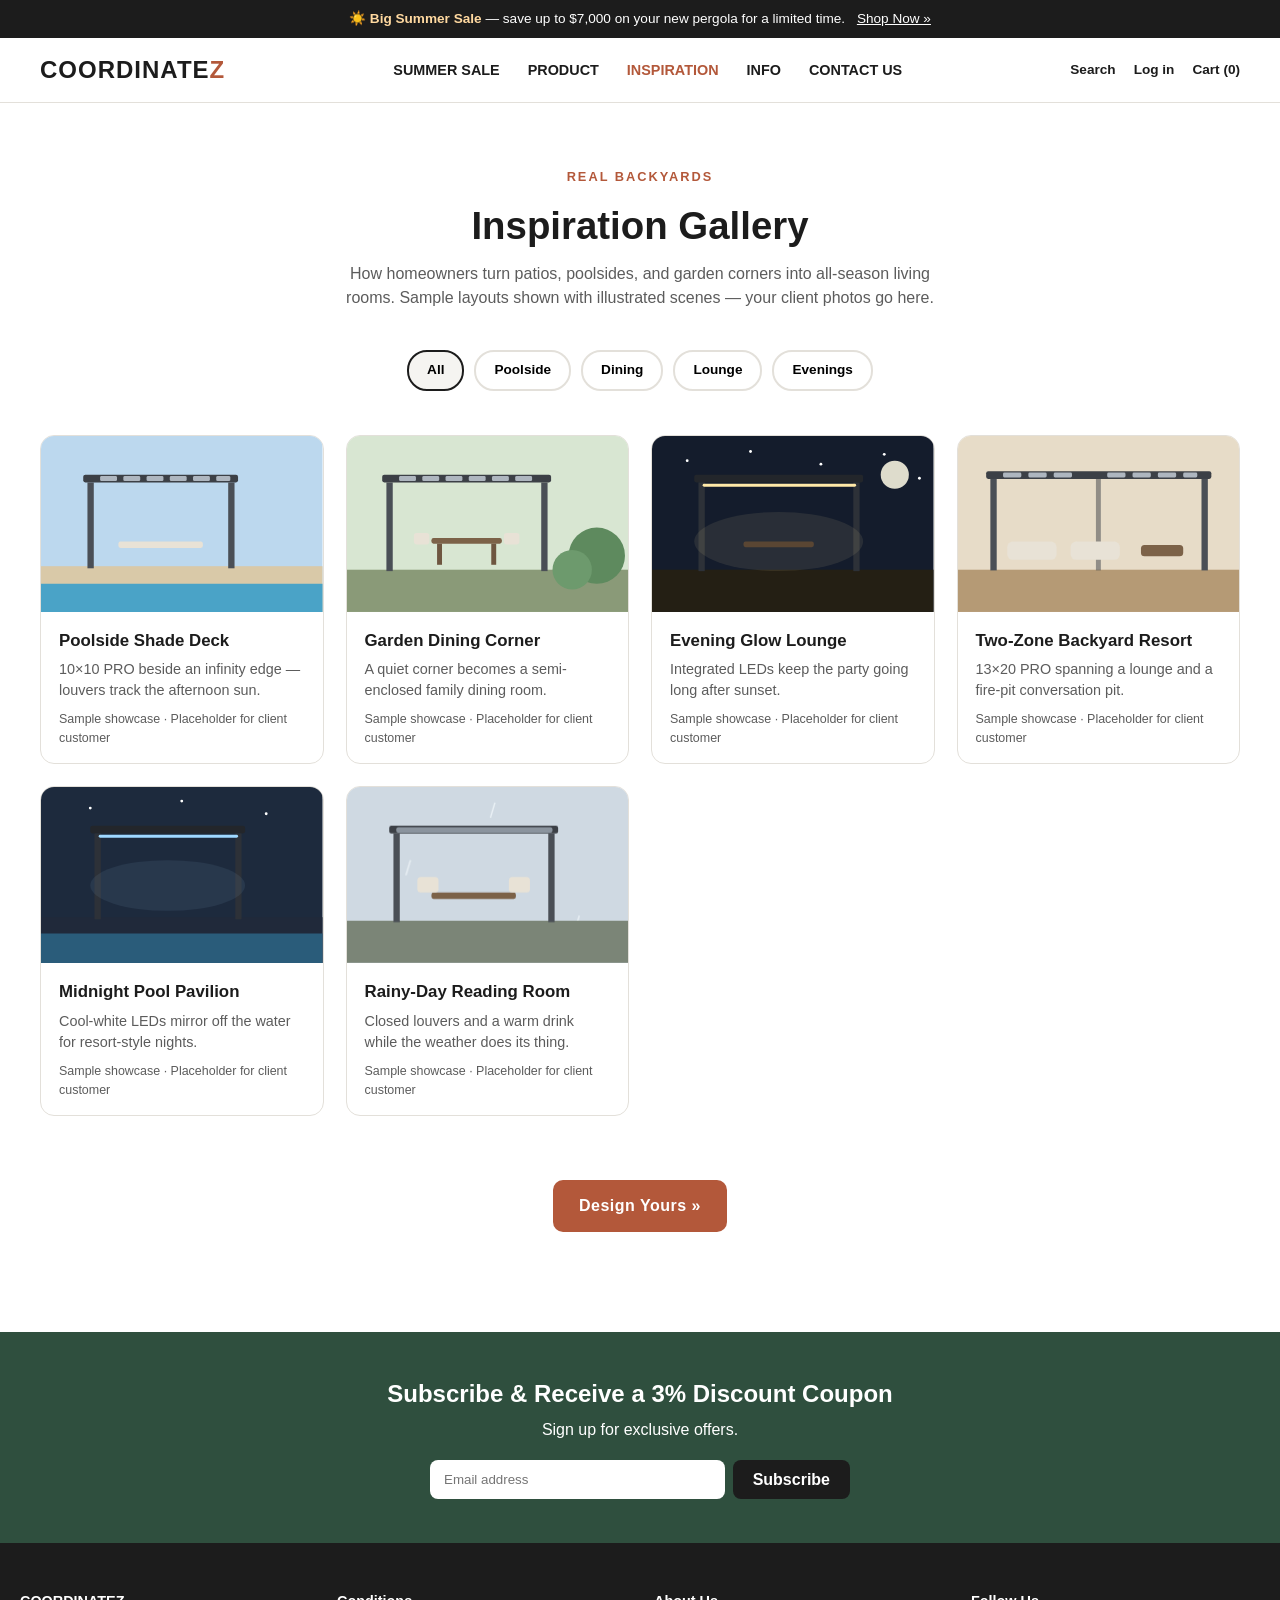
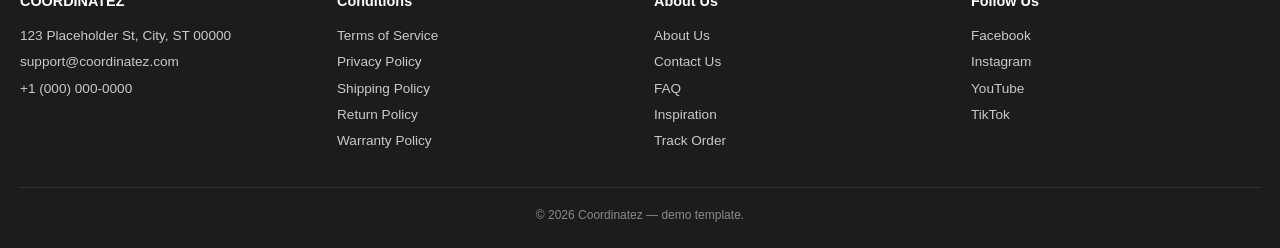
==== inspiration.html @ da8c7a82 "Add files via upload" ====
<!DOCTYPE html>
<html lang="en">
<head>
<meta charset="UTF-8"><meta name="viewport" content="width=device-width, initial-scale=1">
<title>Inspiration & Showrooms | Coordinatez Pergolas</title>
<link rel="stylesheet" href="shared.css">
<style>
.who{font-size:.78rem;color:var(--gray);margin-top:8px}
.filter{display:flex;gap:10px;justify-content:center;flex-wrap:wrap;padding:0 20px 24px}
.filter button{border:2px solid var(--border);background:#fff;border-radius:20px;padding:8px 18px;font-size:.85rem;font-weight:600;transition:all .2s}
.filter button.on,.filter button:hover{border-color:var(--dark);background:var(--light)}
</style>
</head>
<body>
<div class="announce">☀️ <b>Big Summer Sale</b> — save up to $7,000 on your new pergola for a limited time. <a href="sale.html">Shop Now »</a></div>
<header><div class="header-inner">
  <div class="logo"><a href="index.html">COORDINATE<span>Z</span></a></div>
  <nav><ul>
    <li><a href="sale.html">SUMMER SALE</a></li><li><a href="index.html">PRODUCT</a></li>
    <li><a class="on" href="inspiration.html">INSPIRATION</a></li><li><a href="info.html">INFO</a></li><li><a href="contact.html">CONTACT US</a></li>
  </ul></nav>
  <div class="header-icons"><a href="#">Search</a><a href="#">Log in</a><a href="#">Cart (0)</a></div>
</div></header>

<div class="page-hero reveal">
  <div class="eyebrow">Real Backyards</div>
  <h1>Inspiration Gallery</h1>
  <p>How homeowners turn patios, poolsides, and garden corners into all-season living rooms. Sample layouts shown with illustrated scenes — your client photos go here.</p>
</div>

<div class="filter reveal">
  <button class="on" data-f="all">All</button><button data-f="pool">Poolside</button>
  <button data-f="dining">Dining</button><button data-f="lounge">Lounge</button><button data-f="night">Evenings</button>
</div>

<div class="grid" id="grid">
  <div class="card reveal" data-c="pool"><div class="c-img">
    <svg viewBox="0 0 400 250" width="100%" xmlns="http://www.w3.org/2000/svg" preserveAspectRatio="xMidYMid slice"><rect width="400" height="250" fill="#bcd8ee"/><rect x="0" y="185" width="400" height="65" fill="#d9c9a8"/><path d="M0 210 h400 v40 h-400z" fill="#4aa3c7"><animate attributeName="opacity" values="1;.85;1" dur="3s" repeatCount="indefinite"/></path><rect x="60" y="55" width="220" height="11" rx="3" fill="#3c4046"/><rect x="66" y="66" width="9" height="122" fill="#4a4f56"/><rect x="266" y="66" width="9" height="122" fill="#4a4f56"/><g fill="#aeb6bf"><rect class="louver" x="84" y="57" width="24" height="7" rx="2"/><rect class="louver" x="117" y="57" width="24" height="7" rx="2" style="animation-delay:.2s"/><rect class="louver" x="150" y="57" width="24" height="7" rx="2" style="animation-delay:.4s"/><rect class="louver" x="183" y="57" width="24" height="7" rx="2" style="animation-delay:.6s"/><rect class="louver" x="216" y="57" width="24" height="7" rx="2" style="animation-delay:.8s"/><rect class="louver" x="249" y="57" width="20" height="7" rx="2" style="animation-delay:1s"/></g><rect x="110" y="150" width="120" height="9" rx="3" fill="#e8e2d6"/></svg>
  </div><div class="c-body"><h3>Poolside Shade Deck</h3><p>10×10 PRO beside an infinity edge — louvers track the afternoon sun.</p><div class="who">Sample showcase · Placeholder for client customer</div></div></div>

  <div class="card reveal" data-c="dining"><div class="c-img">
    <svg viewBox="0 0 400 250" width="100%" xmlns="http://www.w3.org/2000/svg" preserveAspectRatio="xMidYMid slice"><rect width="400" height="250" fill="#d8e6d2"/><rect x="0" y="190" width="400" height="60" fill="#8a9a78"/><circle cx="355" cy="170" r="40" fill="#5e8a5e"/><circle cx="320" cy="190" r="28" fill="#6d9a6d"/><rect x="50" y="55" width="240" height="11" rx="3" fill="#3c4046"/><rect x="56" y="66" width="9" height="126" fill="#4a4f56"/><rect x="276" y="66" width="9" height="126" fill="#4a4f56"/><g fill="#aeb6bf"><rect class="louver" x="74" y="57" width="24" height="7" rx="2"/><rect class="louver" x="107" y="57" width="24" height="7" rx="2" style="animation-delay:.25s"/><rect class="louver" x="140" y="57" width="24" height="7" rx="2" style="animation-delay:.5s"/><rect class="louver" x="173" y="57" width="24" height="7" rx="2" style="animation-delay:.75s"/><rect class="louver" x="206" y="57" width="24" height="7" rx="2" style="animation-delay:1s"/><rect class="louver" x="239" y="57" width="24" height="7" rx="2" style="animation-delay:1.25s"/></g><rect x="120" y="145" width="100" height="8" rx="3" fill="#7c6248"/><rect x="128" y="153" width="7" height="30" fill="#6e5640"/><rect x="205" y="153" width="7" height="30" fill="#6e5640"/><rect x="95" y="138" width="22" height="16" rx="4" fill="#e8e2d6"/><rect x="223" y="138" width="22" height="16" rx="4" fill="#e8e2d6"/></svg>
  </div><div class="c-body"><h3>Garden Dining Corner</h3><p>A quiet corner becomes a semi-enclosed family dining room.</p><div class="who">Sample showcase · Placeholder for client customer</div></div></div>

  <div class="card reveal" data-c="night"><div class="c-img">
    <svg viewBox="0 0 400 250" width="100%" xmlns="http://www.w3.org/2000/svg" preserveAspectRatio="xMidYMid slice"><rect width="400" height="250" fill="#141c2c"/><g fill="#fff"><circle class="star" cx="50" cy="35" r="2"/><circle class="star" cx="140" cy="22" r="2" style="animation-delay:.4s"/><circle class="star" cx="240" cy="40" r="2" style="animation-delay:.8s"/><circle class="star" cx="330" cy="26" r="2" style="animation-delay:1.2s"/><circle class="star" cx="380" cy="60" r="2" style="animation-delay:1.6s"/></g><circle cx="345" cy="55" r="20" fill="#f4f1de" opacity=".9"/><rect x="0" y="190" width="400" height="60" fill="#241f14"/><rect x="60" y="55" width="240" height="11" rx="3" fill="#23262b"/><rect x="66" y="66" width="9" height="126" fill="#2d3138"/><rect x="286" y="66" width="9" height="126" fill="#2d3138"/><rect class="ledbar" x="72" y="68" width="218" height="4" rx="2" fill="#ffe9a8"/><ellipse cx="180" cy="150" rx="120" ry="42" fill="#ffe9a8" opacity=".09"/><rect x="130" y="150" width="100" height="8" rx="3" fill="#5a4633"/></svg>
  </div><div class="c-body"><h3>Evening Glow Lounge</h3><p>Integrated LEDs keep the party going long after sunset.</p><div class="who">Sample showcase · Placeholder for client customer</div></div></div>

  <div class="card reveal" data-c="lounge"><div class="c-img">
    <svg viewBox="0 0 400 250" width="100%" xmlns="http://www.w3.org/2000/svg" preserveAspectRatio="xMidYMid slice"><rect width="400" height="250" fill="#e7dcc8"/><rect x="0" y="190" width="400" height="60" fill="#b59a75"/><rect x="40" y="50" width="320" height="11" rx="3" fill="#3c4046"/><rect x="46" y="61" width="9" height="130" fill="#4a4f56"/><rect x="346" y="61" width="9" height="130" fill="#4a4f56"/><rect x="196" y="61" width="7" height="130" fill="#3c4046" opacity=".5"/><g fill="#aeb6bf"><rect class="louver" x="64" y="52" width="26" height="7" rx="2"/><rect class="louver" x="100" y="52" width="26" height="7" rx="2" style="animation-delay:.2s"/><rect class="louver" x="136" y="52" width="26" height="7" rx="2" style="animation-delay:.4s"/><rect class="louver" x="212" y="52" width="26" height="7" rx="2" style="animation-delay:.6s"/><rect class="louver" x="248" y="52" width="26" height="7" rx="2" style="animation-delay:.8s"/><rect class="louver" x="284" y="52" width="26" height="7" rx="2" style="animation-delay:1s"/><rect class="louver" x="320" y="52" width="20" height="7" rx="2" style="animation-delay:1.2s"/></g><rect x="70" y="150" width="70" height="26" rx="8" fill="#e8e2d6"/><rect x="160" y="150" width="70" height="26" rx="8" fill="#e8e2d6"/><rect x="260" y="155" width="60" height="16" rx="5" fill="#7c6248"/></svg>
  </div><div class="c-body"><h3>Two-Zone Backyard Resort</h3><p>13×20 PRO spanning a lounge and a fire-pit conversation pit.</p><div class="who">Sample showcase · Placeholder for client customer</div></div></div>

  <div class="card reveal" data-c="pool night"><div class="c-img">
    <svg viewBox="0 0 400 250" width="100%" xmlns="http://www.w3.org/2000/svg" preserveAspectRatio="xMidYMid slice"><rect width="400" height="250" fill="#1d2a3d"/><g fill="#fff"><circle class="star" cx="70" cy="30" r="2"/><circle class="star" cx="200" cy="20" r="2" style="animation-delay:.7s"/><circle class="star" cx="320" cy="38" r="2" style="animation-delay:1.4s"/></g><rect x="0" y="185" width="400" height="65" fill="#20293a"/><path d="M0 208 h400 v42 h-400z" fill="#2b5f7e"><animate attributeName="opacity" values="1;.8;1" dur="3.4s" repeatCount="indefinite"/></path><rect x="70" y="55" width="220" height="11" rx="3" fill="#23262b"/><rect x="76" y="66" width="9" height="122" fill="#2d3138"/><rect x="276" y="66" width="9" height="122" fill="#2d3138"/><rect class="ledbar" x="82" y="68" width="198" height="4" rx="2" fill="#9fd8ff"/><ellipse cx="180" cy="140" rx="110" ry="36" fill="#9fd8ff" opacity=".08"/></svg>
  </div><div class="c-body"><h3>Midnight Pool Pavilion</h3><p>Cool-white LEDs mirror off the water for resort-style nights.</p><div class="who">Sample showcase · Placeholder for client customer</div></div></div>

  <div class="card reveal" data-c="dining lounge"><div class="c-img">
    <svg viewBox="0 0 400 250" width="100%" xmlns="http://www.w3.org/2000/svg" preserveAspectRatio="xMidYMid slice"><rect width="400" height="250" fill="#cfd9e2"/><g stroke="#eef4f8" stroke-width="2" stroke-linecap="round" opacity=".9"><line x1="90" y1="10" x2="84" y2="30"><animateTransform attributeName="transform" type="translate" values="0,-30;0,200" dur="1.2s" repeatCount="indefinite"/></line><line x1="210" y1="5" x2="204" y2="25"><animateTransform attributeName="transform" type="translate" values="0,-30;0,200" dur="1.2s" begin=".4s" repeatCount="indefinite"/></line><line x1="330" y1="12" x2="324" y2="32"><animateTransform attributeName="transform" type="translate" values="0,-30;0,200" dur="1.2s" begin=".8s" repeatCount="indefinite"/></line></g><rect x="0" y="190" width="400" height="60" fill="#7b8577"/><rect x="60" y="55" width="240" height="11" rx="3" fill="#3c4046"/><rect x="66" y="66" width="9" height="126" fill="#4a4f56"/><rect x="286" y="66" width="9" height="126" fill="#4a4f56"/><rect x="70" y="57" width="222" height="8" rx="3" fill="#8b949e"/><rect x="120" y="150" width="120" height="9" rx="3" fill="#7c6248"/><rect x="100" y="128" width="30" height="22" rx="5" fill="#e8e2d6"/><rect x="230" y="128" width="30" height="22" rx="5" fill="#e8e2d6"/></svg>
  </div><div class="c-body"><h3>Rainy-Day Reading Room</h3><p>Closed louvers and a warm drink while the weather does its thing.</p><div class="who">Sample showcase · Placeholder for client customer</div></div></div>
</div>

<div style="text-align:center;padding:44px 20px" class="reveal">
  <a class="cta" href="index.html">Design Yours »</a>
</div>

<div class="newsletter"><h2>Subscribe & Receive a 3% Discount Coupon</h2><p>Sign up for exclusive offers.</p>
<form onsubmit="event.preventDefault();alert('Demo only — connect an email platform in production.')"><input type="email" placeholder="Email address" required><button>Subscribe</button></form></div>

<footer>
  <div class="foot-grid">
    <div><h4>COORDINATEZ</h4><ul><li>123 Placeholder St, City, ST 00000</li><li>support@coordinatez.com</li><li>+1 (000) 000-0000</li></ul></div>
    <div><h4>Conditions</h4><ul><li><a href="info.html#policies">Terms of Service</a></li><li><a href="info.html#policies">Privacy Policy</a></li><li><a href="info.html#policies">Shipping Policy</a></li><li><a href="info.html#policies">Return Policy</a></li><li><a href="info.html#policies">Warranty Policy</a></li></ul></div>
    <div><h4>About Us</h4><ul><li><a href="info.html">About Us</a></li><li><a href="contact.html">Contact Us</a></li><li><a href="info.html#faq">FAQ</a></li><li><a href="inspiration.html">Inspiration</a></li><li><a href="contact.html">Track Order</a></li></ul></div>
    <div><h4>Follow Us</h4><ul><li><a href="#">Facebook</a></li><li><a href="#">Instagram</a></li><li><a href="#">YouTube</a></li><li><a href="#">TikTok</a></li></ul></div>
  </div>
  <div class="copy">© 2026 Coordinatez — demo template.</div>
</footer>

<script>
const io=new IntersectionObserver(es=>es.forEach(e=>{if(e.isIntersecting){e.target.classList.add('visible');io.unobserve(e.target)}}),{threshold:.12});
document.querySelectorAll('.reveal').forEach(el=>io.observe(el));
document.querySelectorAll('.filter button').forEach(b=>b.addEventListener('click',()=>{
  document.querySelectorAll('.filter button').forEach(x=>x.classList.remove('on'));b.classList.add('on');
  const f=b.dataset.f;
  document.querySelectorAll('#grid .card').forEach(c=>{
    c.style.display=(f==='all'||c.dataset.c.includes(f))?'':'none';
  });
}));
</script>
</body>
</html>
---- shared.css ----
:root{--dark:#1c1c1c;--gray:#5c5c5c;--light:#f5f4f1;--accent:#b3583a;--accent2:#2f4f3e;--border:#e3e0da;--sale:#c0392b;--green:#2e7d32;font-size:16px}
*{box-sizing:border-box;margin:0;padding:0}
body{font-family:'Segoe UI',Helvetica,Arial,sans-serif;color:var(--dark);background:#fff;line-height:1.5}
img{max-width:100%;display:block}a{color:inherit;text-decoration:none}button{font:inherit;cursor:pointer}
.container{max-width:1240px;margin:0 auto;padding:0 20px}
.announce{background:var(--dark);color:#fff;text-align:center;font-size:.85rem;padding:9px 12px}
.announce b{color:#ffd9a0}.announce a{text-decoration:underline;margin-left:8px}
header{border-bottom:1px solid var(--border);position:sticky;top:0;background:#fff;z-index:50}
.header-inner{display:flex;align-items:center;justify-content:space-between;padding:14px 20px;max-width:1240px;margin:0 auto}
.logo{font-size:1.5rem;font-weight:800;letter-spacing:1px}.logo span{color:var(--accent)}
nav ul{display:flex;gap:28px;list-style:none;font-size:.9rem;font-weight:600}
nav a:hover{color:var(--accent)}nav a.on{color:var(--accent)}
.header-icons{display:flex;gap:18px;font-size:.85rem;font-weight:600}
@media(max-width:900px){nav{display:none}}
.page-hero{text-align:center;padding:64px 20px 40px}
.page-hero .eyebrow{color:var(--accent);font-weight:700;font-size:.8rem;text-transform:uppercase;letter-spacing:2px}
.page-hero h1{font-size:2.4rem;margin:10px 0 8px}
.page-hero p{color:var(--gray);max-width:620px;margin:0 auto}
.reveal{opacity:0;transform:translateY(36px);transition:opacity .8s ease,transform .8s ease}
.reveal.visible{opacity:1;transform:none}
.grid{display:grid;grid-template-columns:repeat(auto-fit,minmax(280px,1fr));gap:22px;max-width:1240px;margin:0 auto;padding:20px}
.card{border:1px solid var(--border);border-radius:14px;overflow:hidden;background:#fff;transition:transform .25s ease,box-shadow .25s ease}
.card:hover{transform:translateY(-6px);box-shadow:0 14px 30px rgba(0,0,0,.12)}
.card .c-img{aspect-ratio:16/10;display:flex;align-items:center;justify-content:center;color:#fff;font-weight:700;overflow:hidden;position:relative}
.card .c-body{padding:16px 18px;font-size:.9rem}
.card .c-body h3{margin-bottom:6px}.card .c-body p{color:var(--gray)}
.ph1{background:linear-gradient(135deg,#7a8b99,#4a5d6e,#7a8b99);background-size:300% 300%;animation:shift 9s ease infinite}
.ph2{background:linear-gradient(135deg,#9c8b76,#6e5d48,#9c8b76);background-size:300% 300%;animation:shift 10s ease infinite}
.ph3{background:linear-gradient(135deg,#748c74,#3e5a44,#748c74);background-size:300% 300%;animation:shift 11s ease infinite}
.ph4{background:linear-gradient(135deg,#8898ac,#5c6e88,#8898ac);background-size:300% 300%;animation:shift 12s ease infinite}
.ph5{background:linear-gradient(135deg,#a58a6d,#7c6248,#a58a6d);background-size:300% 300%;animation:shift 9.5s ease infinite}
.ph6{background:linear-gradient(135deg,#6d7b8a,#39434e,#6d7b8a);background-size:300% 300%;animation:shift 10.5s ease infinite}
@keyframes shift{0%{background-position:0% 50%}50%{background-position:100% 50%}100%{background-position:0% 50%}}
.cta{background:var(--accent);color:#fff;border:0;border-radius:10px;padding:14px 26px;font-size:1rem;font-weight:800;letter-spacing:.5px;display:inline-block;transition:transform .2s,filter .2s}
.cta:hover{transform:translateY(-2px);filter:brightness(.93)}
.newsletter{background:var(--accent2);color:#fff;text-align:center;padding:44px 20px;margin-top:56px}
.newsletter h2{margin-bottom:6px}
.newsletter form{display:flex;gap:8px;max-width:420px;margin:18px auto 0}
.newsletter input{flex:1;border:0;border-radius:8px;padding:12px 14px}
.newsletter button{background:var(--dark);color:#fff;border:0;border-radius:8px;padding:0 20px;font-weight:700}
footer{background:var(--dark);color:#c9c9c9;padding:48px 20px 24px;font-size:.85rem}
.foot-grid{display:grid;grid-template-columns:repeat(auto-fit,minmax(180px,1fr));gap:28px;max-width:1240px;margin:0 auto 32px}
.foot-grid h4{color:#fff;margin-bottom:10px;font-size:.9rem}
.foot-grid li{list-style:none;padding:3px 0}.foot-grid a:hover{color:#fff}
.copy{text-align:center;border-top:1px solid #333;padding-top:18px;font-size:.75rem;color:#8a8a8a}
.star{animation:twinkle 2.6s ease-in-out infinite}
@keyframes twinkle{0%,100%{opacity:.25}50%{opacity:1}}
.louver{transform-origin:center;animation:tilt 6s ease-in-out infinite}
@keyframes tilt{0%,15%{transform:rotate(0deg)}45%,60%{transform:rotate(58deg)}90%,100%{transform:rotate(0deg)}}
.cloud{animation:drift 22s linear infinite}
@keyframes drift{from{transform:translateX(-180px)}to{transform:translateX(980px)}}
.ledbar{animation:glow 3s ease-in-out infinite}
@keyframes glow{0%,100%{opacity:.35}50%{opacity:1}}
@media(prefers-reduced-motion:reduce){*{animation-duration:.01ms!important;transition-duration:.01ms!important}}
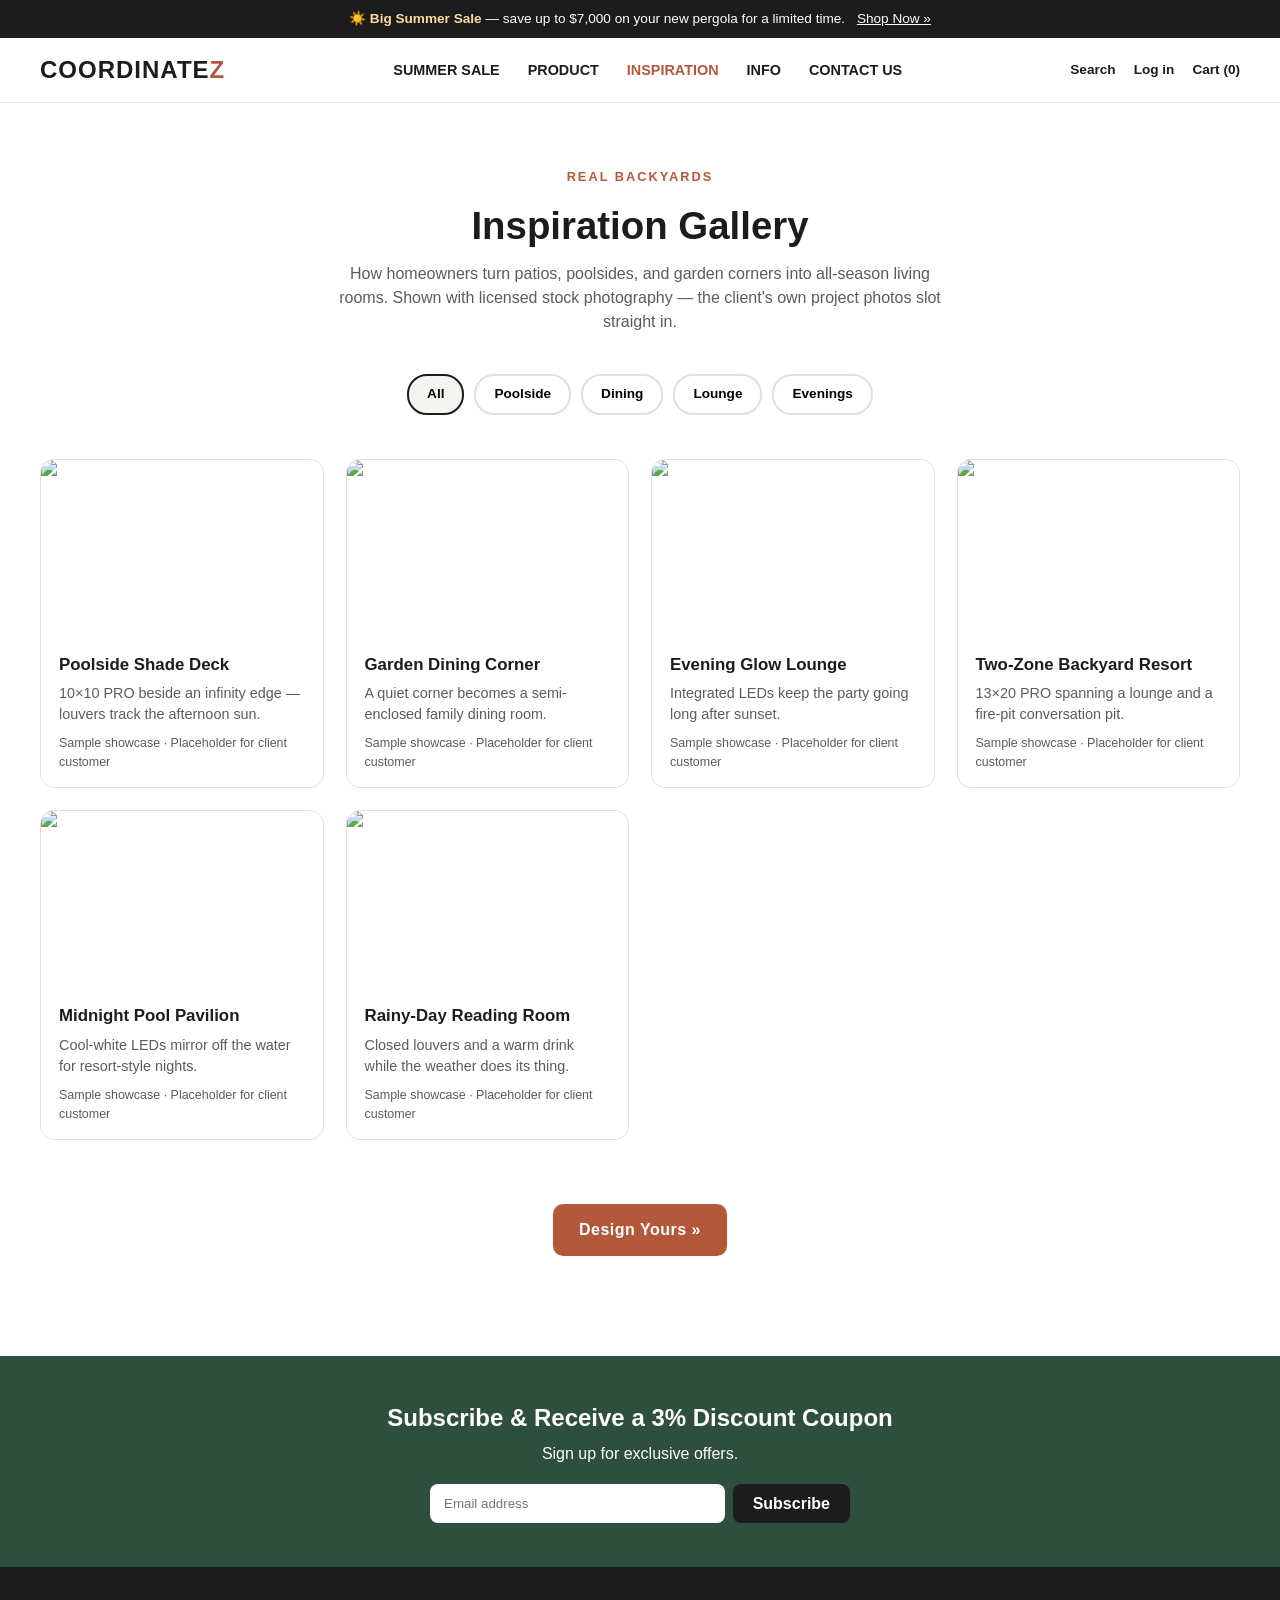
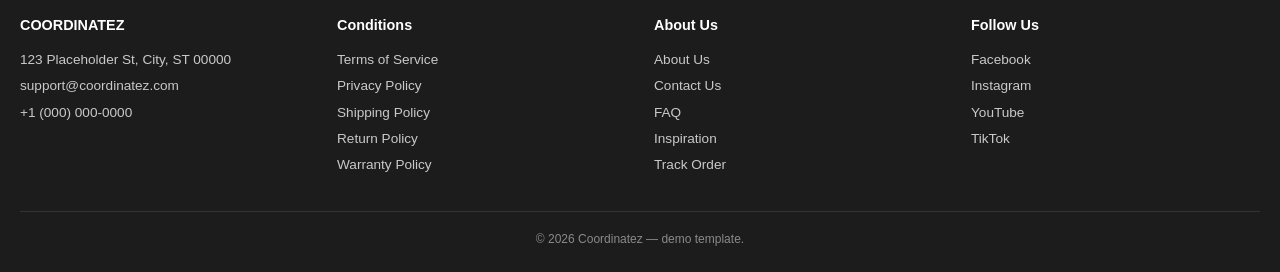
==== commit 93b43e42: "Add files via upload" ====
--- a/inspiration.html
+++ b/inspiration.html
@@ -25,7 +25,7 @@
 <div class="page-hero reveal">
   <div class="eyebrow">Real Backyards</div>
   <h1>Inspiration Gallery</h1>
-  <p>How homeowners turn patios, poolsides, and garden corners into all-season living rooms. Sample layouts shown with illustrated scenes — your client photos go here.</p>
+  <p>How homeowners turn patios, poolsides, and garden corners into all-season living rooms. Shown with licensed stock photography — the client's own project photos slot straight in.</p>
 </div>
 
 <div class="filter reveal">
@@ -34,29 +34,17 @@
 </div>
 
 <div class="grid" id="grid">
-  <div class="card reveal" data-c="pool"><div class="c-img">
-    <svg viewBox="0 0 400 250" width="100%" xmlns="http://www.w3.org/2000/svg" preserveAspectRatio="xMidYMid slice"><rect width="400" height="250" fill="#bcd8ee"/><rect x="0" y="185" width="400" height="65" fill="#d9c9a8"/><path d="M0 210 h400 v40 h-400z" fill="#4aa3c7"><animate attributeName="opacity" values="1;.85;1" dur="3s" repeatCount="indefinite"/></path><rect x="60" y="55" width="220" height="11" rx="3" fill="#3c4046"/><rect x="66" y="66" width="9" height="122" fill="#4a4f56"/><rect x="266" y="66" width="9" height="122" fill="#4a4f56"/><g fill="#aeb6bf"><rect class="louver" x="84" y="57" width="24" height="7" rx="2"/><rect class="louver" x="117" y="57" width="24" height="7" rx="2" style="animation-delay:.2s"/><rect class="louver" x="150" y="57" width="24" height="7" rx="2" style="animation-delay:.4s"/><rect class="louver" x="183" y="57" width="24" height="7" rx="2" style="animation-delay:.6s"/><rect class="louver" x="216" y="57" width="24" height="7" rx="2" style="animation-delay:.8s"/><rect class="louver" x="249" y="57" width="20" height="7" rx="2" style="animation-delay:1s"/></g><rect x="110" y="150" width="120" height="9" rx="3" fill="#e8e2d6"/></svg>
-  </div><div class="c-body"><h3>Poolside Shade Deck</h3><p>10×10 PRO beside an infinity edge — louvers track the afternoon sun.</p><div class="who">Sample showcase · Placeholder for client customer</div></div></div>
+  <div class="card reveal" data-c="pool"><div class="c-img kb"><img src="https://images.pexels.com/photos/33287940/pexels-photo-33287940/free-photo-of-modern-outdoor-pergola-with-comfortable-seating.jpeg?auto=compress&cs=tinysrgb&w=1000" alt="Modern pergola with seating"></div><div class="c-body"><h3>Poolside Shade Deck</h3><p>10×10 PRO beside an infinity edge — louvers track the afternoon sun.</p><div class="who">Sample showcase · Placeholder for client customer</div></div></div>
 
-  <div class="card reveal" data-c="dining"><div class="c-img">
-    <svg viewBox="0 0 400 250" width="100%" xmlns="http://www.w3.org/2000/svg" preserveAspectRatio="xMidYMid slice"><rect width="400" height="250" fill="#d8e6d2"/><rect x="0" y="190" width="400" height="60" fill="#8a9a78"/><circle cx="355" cy="170" r="40" fill="#5e8a5e"/><circle cx="320" cy="190" r="28" fill="#6d9a6d"/><rect x="50" y="55" width="240" height="11" rx="3" fill="#3c4046"/><rect x="56" y="66" width="9" height="126" fill="#4a4f56"/><rect x="276" y="66" width="9" height="126" fill="#4a4f56"/><g fill="#aeb6bf"><rect class="louver" x="74" y="57" width="24" height="7" rx="2"/><rect class="louver" x="107" y="57" width="24" height="7" rx="2" style="animation-delay:.25s"/><rect class="louver" x="140" y="57" width="24" height="7" rx="2" style="animation-delay:.5s"/><rect class="louver" x="173" y="57" width="24" height="7" rx="2" style="animation-delay:.75s"/><rect class="louver" x="206" y="57" width="24" height="7" rx="2" style="animation-delay:1s"/><rect class="louver" x="239" y="57" width="24" height="7" rx="2" style="animation-delay:1.25s"/></g><rect x="120" y="145" width="100" height="8" rx="3" fill="#7c6248"/><rect x="128" y="153" width="7" height="30" fill="#6e5640"/><rect x="205" y="153" width="7" height="30" fill="#6e5640"/><rect x="95" y="138" width="22" height="16" rx="4" fill="#e8e2d6"/><rect x="223" y="138" width="22" height="16" rx="4" fill="#e8e2d6"/></svg>
-  </div><div class="c-body"><h3>Garden Dining Corner</h3><p>A quiet corner becomes a semi-enclosed family dining room.</p><div class="who">Sample showcase · Placeholder for client customer</div></div></div>
+  <div class="card reveal" data-c="dining"><div class="c-img kb"><img src="https://images.pexels.com/photos/27626176/pexels-photo-27626176/free-photo-of-a-modern-outdoor-living-area-with-a-large-table-and-chairs.jpeg?auto=compress&cs=tinysrgb&w=1000" alt="Outdoor dining area"></div><div class="c-body"><h3>Garden Dining Corner</h3><p>A quiet corner becomes a semi-enclosed family dining room.</p><div class="who">Sample showcase · Placeholder for client customer</div></div></div>
 
-  <div class="card reveal" data-c="night"><div class="c-img">
-    <svg viewBox="0 0 400 250" width="100%" xmlns="http://www.w3.org/2000/svg" preserveAspectRatio="xMidYMid slice"><rect width="400" height="250" fill="#141c2c"/><g fill="#fff"><circle class="star" cx="50" cy="35" r="2"/><circle class="star" cx="140" cy="22" r="2" style="animation-delay:.4s"/><circle class="star" cx="240" cy="40" r="2" style="animation-delay:.8s"/><circle class="star" cx="330" cy="26" r="2" style="animation-delay:1.2s"/><circle class="star" cx="380" cy="60" r="2" style="animation-delay:1.6s"/></g><circle cx="345" cy="55" r="20" fill="#f4f1de" opacity=".9"/><rect x="0" y="190" width="400" height="60" fill="#241f14"/><rect x="60" y="55" width="240" height="11" rx="3" fill="#23262b"/><rect x="66" y="66" width="9" height="126" fill="#2d3138"/><rect x="286" y="66" width="9" height="126" fill="#2d3138"/><rect class="ledbar" x="72" y="68" width="218" height="4" rx="2" fill="#ffe9a8"/><ellipse cx="180" cy="150" rx="120" ry="42" fill="#ffe9a8" opacity=".09"/><rect x="130" y="150" width="100" height="8" rx="3" fill="#5a4633"/></svg>
-  </div><div class="c-body"><h3>Evening Glow Lounge</h3><p>Integrated LEDs keep the party going long after sunset.</p><div class="who">Sample showcase · Placeholder for client customer</div></div></div>
+  <div class="card reveal" data-c="night"><div class="c-img kb"><img src="https://images.pexels.com/photos/19715895/pexels-photo-19715895/free-photo-of-a-lamp-hanging-from-an-arbor.jpeg?auto=compress&cs=tinysrgb&w=1000" alt="Evening lamp under pergola"></div><div class="c-body"><h3>Evening Glow Lounge</h3><p>Integrated LEDs keep the party going long after sunset.</p><div class="who">Sample showcase · Placeholder for client customer</div></div></div>
 
-  <div class="card reveal" data-c="lounge"><div class="c-img">
-    <svg viewBox="0 0 400 250" width="100%" xmlns="http://www.w3.org/2000/svg" preserveAspectRatio="xMidYMid slice"><rect width="400" height="250" fill="#e7dcc8"/><rect x="0" y="190" width="400" height="60" fill="#b59a75"/><rect x="40" y="50" width="320" height="11" rx="3" fill="#3c4046"/><rect x="46" y="61" width="9" height="130" fill="#4a4f56"/><rect x="346" y="61" width="9" height="130" fill="#4a4f56"/><rect x="196" y="61" width="7" height="130" fill="#3c4046" opacity=".5"/><g fill="#aeb6bf"><rect class="louver" x="64" y="52" width="26" height="7" rx="2"/><rect class="louver" x="100" y="52" width="26" height="7" rx="2" style="animation-delay:.2s"/><rect class="louver" x="136" y="52" width="26" height="7" rx="2" style="animation-delay:.4s"/><rect class="louver" x="212" y="52" width="26" height="7" rx="2" style="animation-delay:.6s"/><rect class="louver" x="248" y="52" width="26" height="7" rx="2" style="animation-delay:.8s"/><rect class="louver" x="284" y="52" width="26" height="7" rx="2" style="animation-delay:1s"/><rect class="louver" x="320" y="52" width="20" height="7" rx="2" style="animation-delay:1.2s"/></g><rect x="70" y="150" width="70" height="26" rx="8" fill="#e8e2d6"/><rect x="160" y="150" width="70" height="26" rx="8" fill="#e8e2d6"/><rect x="260" y="155" width="60" height="16" rx="5" fill="#7c6248"/></svg>
-  </div><div class="c-body"><h3>Two-Zone Backyard Resort</h3><p>13×20 PRO spanning a lounge and a fire-pit conversation pit.</p><div class="who">Sample showcase · Placeholder for client customer</div></div></div>
+  <div class="card reveal" data-c="lounge"><div class="c-img kb"><img src="https://images.pexels.com/photos/31291000/pexels-photo-31291000/free-photo-of-modern-cozy-outdoor-patio-with-garden-view.png?auto=compress&cs=tinysrgb&w=1000" alt="Cozy patio with garden view"></div><div class="c-body"><h3>Two-Zone Backyard Resort</h3><p>13×20 PRO spanning a lounge and a fire-pit conversation pit.</p><div class="who">Sample showcase · Placeholder for client customer</div></div></div>
 
-  <div class="card reveal" data-c="pool night"><div class="c-img">
-    <svg viewBox="0 0 400 250" width="100%" xmlns="http://www.w3.org/2000/svg" preserveAspectRatio="xMidYMid slice"><rect width="400" height="250" fill="#1d2a3d"/><g fill="#fff"><circle class="star" cx="70" cy="30" r="2"/><circle class="star" cx="200" cy="20" r="2" style="animation-delay:.7s"/><circle class="star" cx="320" cy="38" r="2" style="animation-delay:1.4s"/></g><rect x="0" y="185" width="400" height="65" fill="#20293a"/><path d="M0 208 h400 v42 h-400z" fill="#2b5f7e"><animate attributeName="opacity" values="1;.8;1" dur="3.4s" repeatCount="indefinite"/></path><rect x="70" y="55" width="220" height="11" rx="3" fill="#23262b"/><rect x="76" y="66" width="9" height="122" fill="#2d3138"/><rect x="276" y="66" width="9" height="122" fill="#2d3138"/><rect class="ledbar" x="82" y="68" width="198" height="4" rx="2" fill="#9fd8ff"/><ellipse cx="180" cy="140" rx="110" ry="36" fill="#9fd8ff" opacity=".08"/></svg>
-  </div><div class="c-body"><h3>Midnight Pool Pavilion</h3><p>Cool-white LEDs mirror off the water for resort-style nights.</p><div class="who">Sample showcase · Placeholder for client customer</div></div></div>
+  <div class="card reveal" data-c="pool night"><div class="c-img kb"><img src="https://images.pexels.com/photos/36045665/pexels-photo-36045665/free-photo-of-black-and-white-lakeside-pergola-with-shadows.jpeg?auto=compress&cs=tinysrgb&w=1000" alt="Lakeside pergola"></div><div class="c-body"><h3>Midnight Pool Pavilion</h3><p>Cool-white LEDs mirror off the water for resort-style nights.</p><div class="who">Sample showcase · Placeholder for client customer</div></div></div>
 
-  <div class="card reveal" data-c="dining lounge"><div class="c-img">
-    <svg viewBox="0 0 400 250" width="100%" xmlns="http://www.w3.org/2000/svg" preserveAspectRatio="xMidYMid slice"><rect width="400" height="250" fill="#cfd9e2"/><g stroke="#eef4f8" stroke-width="2" stroke-linecap="round" opacity=".9"><line x1="90" y1="10" x2="84" y2="30"><animateTransform attributeName="transform" type="translate" values="0,-30;0,200" dur="1.2s" repeatCount="indefinite"/></line><line x1="210" y1="5" x2="204" y2="25"><animateTransform attributeName="transform" type="translate" values="0,-30;0,200" dur="1.2s" begin=".4s" repeatCount="indefinite"/></line><line x1="330" y1="12" x2="324" y2="32"><animateTransform attributeName="transform" type="translate" values="0,-30;0,200" dur="1.2s" begin=".8s" repeatCount="indefinite"/></line></g><rect x="0" y="190" width="400" height="60" fill="#7b8577"/><rect x="60" y="55" width="240" height="11" rx="3" fill="#3c4046"/><rect x="66" y="66" width="9" height="126" fill="#4a4f56"/><rect x="286" y="66" width="9" height="126" fill="#4a4f56"/><rect x="70" y="57" width="222" height="8" rx="3" fill="#8b949e"/><rect x="120" y="150" width="120" height="9" rx="3" fill="#7c6248"/><rect x="100" y="128" width="30" height="22" rx="5" fill="#e8e2d6"/><rect x="230" y="128" width="30" height="22" rx="5" fill="#e8e2d6"/></svg>
-  </div><div class="c-body"><h3>Rainy-Day Reading Room</h3><p>Closed louvers and a warm drink while the weather does its thing.</p><div class="who">Sample showcase · Placeholder for client customer</div></div></div>
+  <div class="card reveal" data-c="dining lounge"><div class="c-img kb"><img src="https://images.pexels.com/photos/34676954/pexels-photo-34676954/free-photo-of-sunny-wooden-pergola-walkway-in-park-setting.jpeg?auto=compress&cs=tinysrgb&w=1000" alt="Sunny pergola walkway"></div><div class="c-body"><h3>Rainy-Day Reading Room</h3><p>Closed louvers and a warm drink while the weather does its thing.</p><div class="who">Sample showcase · Placeholder for client customer</div></div></div>
 </div>
 
 <div style="text-align:center;padding:44px 20px" class="reveal">
--- a/shared.css
+++ b/shared.css
@@ -43,6 +43,9 @@
 .foot-grid h4{color:#fff;margin-bottom:10px;font-size:.9rem}
 .foot-grid li{list-style:none;padding:3px 0}.foot-grid a:hover{color:#fff}
 .copy{text-align:center;border-top:1px solid #333;padding-top:18px;font-size:.75rem;color:#8a8a8a}
+.kb{overflow:hidden;position:relative}
+.kb img{width:100%;height:100%;object-fit:cover;animation:kb 18s ease-in-out infinite alternate}
+@keyframes kb{from{transform:scale(1)}to{transform:scale(1.12)}}
 .star{animation:twinkle 2.6s ease-in-out infinite}
 @keyframes twinkle{0%,100%{opacity:.25}50%{opacity:1}}
 .louver{transform-origin:center;animation:tilt 6s ease-in-out infinite}
